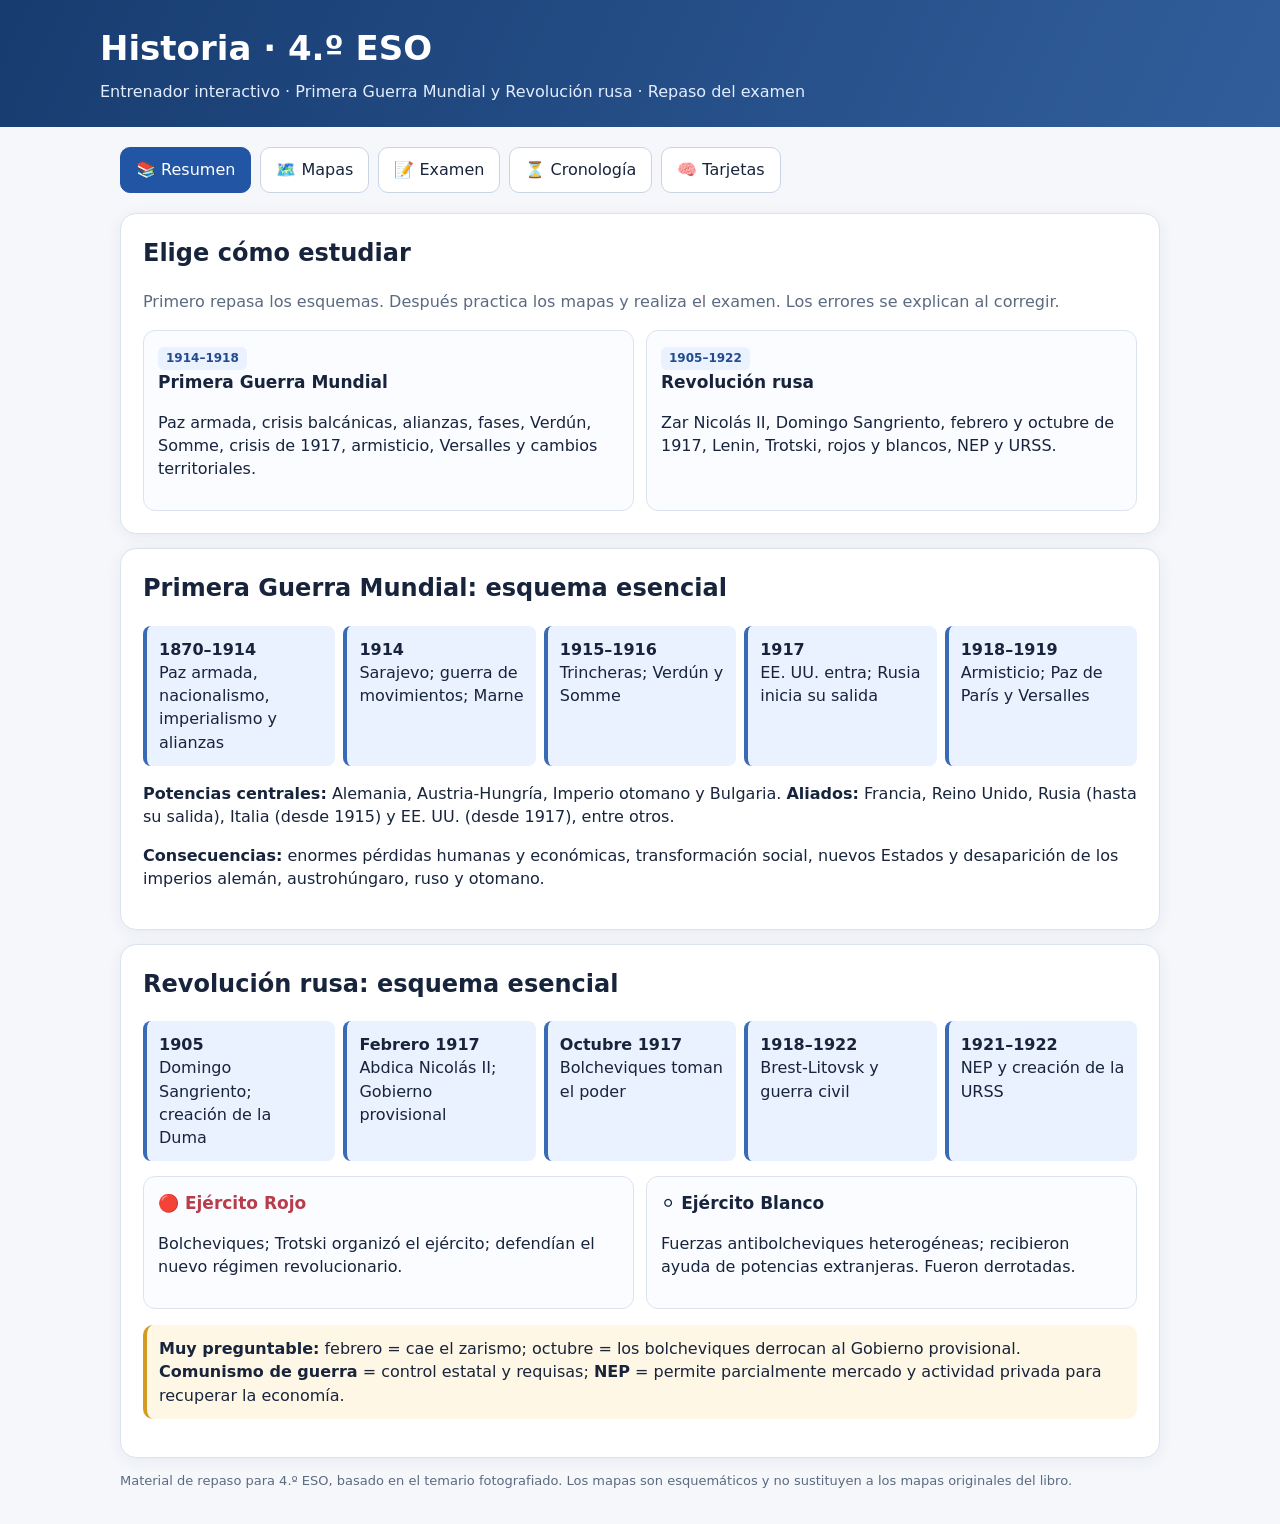
==== index.html @ 55096551 "Add files via upload" ====
<!doctype html><html lang="es"><head><meta charset="utf-8"><meta name="viewport" content="width=device-width,initial-scale=1"><title>Historia 4.º ESO · Entrenador interactivo</title><style>:root{--bg:#f5f7fb;--ink:#17243c;--muted:#5c6a80;--blue:#2255a4;--red:#b83d4a;--green:#16735e;--line:#dce3ef}*{box-sizing:border-box}body{margin:0;background:var(--bg);font:16px/1.45 system-ui,Segoe UI,Arial;color:var(--ink)}header{background:linear-gradient(115deg,#173c70,#315e9b);color:white;padding:24px max(20px,calc((100vw - 1080px)/2))}header h1{margin:0;font-size:clamp(24px,4vw,34px)}header p{margin:7px 0 0;color:#e3edff}.wrap{max-width:1080px;margin:auto;padding:20px}nav{display:flex;gap:9px;flex-wrap:wrap;margin-bottom:20px}button{cursor:pointer;font:inherit;border:1px solid #c9d4e5;border-radius:10px;background:white;padding:10px 15px;color:var(--ink)}button:hover{border-color:var(--blue)}button.active,.primary{background:var(--blue);color:white;border-color:var(--blue)}button:disabled{opacity:.5;cursor:not-allowed}.panel{background:white;border:1px solid var(--line);border-radius:16px;padding:22px;margin:14px 0;box-shadow:0 3px 15px #142d5610}.panel h2{margin-top:0}.sub{color:var(--muted)}.grid{display:grid;grid-template-columns:repeat(auto-fit,minmax(240px,1fr));gap:12px}.card{border:1px solid var(--line);border-radius:12px;padding:14px;background:#fbfcff}.card h3{margin:0 0 8px;font-size:17px}.tag{display:inline-block;background:#eaf1ff;color:#224b8e;padding:3px 8px;border-radius:6px;font-size:12px;font-weight:700}.timeline{display:flex;flex-wrap:wrap;gap:8px}.event{flex:1 1 140px;background:#eaf1ff;border-left:4px solid #396ab6;padding:12px;border-radius:8px}.event b{display:block}.question{border-top:1px solid var(--line);padding:18px 0}.question:first-child{border-top:0}.option{display:block;width:100%;text-align:left;margin:7px 0;background:#f9fbfe}.option.selected{background:#e6efff;border-color:#3766b1}.option.correct{background:#e4f7ed;border-color:#16855e}.option.wrong{background:#ffebeb;border-color:#c6424b}.feedback{margin-top:10px;border-left:4px solid #1b8a6b;padding:9px 12px;background:#effaf5}.feedback.bad{border-color:#c6424b;background:#fff1f1}.progress{height:10px;background:#e5eaf3;border-radius:20px;overflow:hidden}.progress span{display:block;height:100%;background:#23836e;transition:width .2s}.map{width:100%;height:auto;background:#e8f2fa;border-radius:12px;border:1px solid #d7e4ed}.map text{font:700 15px system-ui;fill:#17304c;pointer-events:none}.map .small{font-size:11px}.map [data-id]{cursor:pointer;stroke:#fff;stroke-width:2}.map [data-id]:hover{filter:brightness(.91);stroke:#263f5f;stroke-width:3}.map .selected-region{stroke:#f0b42a;stroke-width:5}.legend{display:flex;gap:12px;flex-wrap:wrap;margin:12px 0;font-size:14px}.dot{display:inline-block;width:13px;height:13px;border-radius:3px;margin-right:5px}.note{padding:12px;border-radius:10px;background:#fff7e5;border-left:4px solid #d49a21}.hidden{display:none!important}.actions{display:flex;flex-wrap:wrap;gap:8px;margin-top:16px}.big{font-size:30px;font-weight:800}.flash{min-height:180px;display:grid;place-items:center;text-align:center;background:#f1f5fc;border:2px dashed #9bb3d6;border-radius:14px;padding:25px;cursor:pointer;font-size:23px;font-weight:650}.flash.answer{background:#eaf7f1;border-color:#68b598;font-size:19px}.smallprint{font-size:13px;color:var(--muted)}@media print{nav,.actions,button{display:none!important}body{background:white}.panel{box-shadow:none;break-inside:avoid}}</style></head><body><header><h1>Historia · 4.º ESO</h1><p>Entrenador interactivo · Primera Guerra Mundial y Revolución rusa · Repaso del examen</p></header><main class="wrap"><nav id="tabs"><button data-tab="inicio" class="active">📚 Resumen</button><button data-tab="mapas">🗺️ Mapas</button><button data-tab="quiz">📝 Examen</button><button data-tab="cronologia">⏳ Cronología</button><button data-tab="tarjetas">🧠 Tarjetas</button></nav><section id="inicio"><div class="panel"><h2>Elige cómo estudiar</h2><p class="sub">Primero repasa los esquemas. Después practica los mapas y realiza el examen. Los errores se explican al corregir.</p><div class="grid"><div class="card"><span class="tag">1914–1918</span><h3>Primera Guerra Mundial</h3><p>Paz armada, crisis balcánicas, alianzas, fases, Verdún, Somme, crisis de 1917, armisticio, Versalles y cambios territoriales.</p></div><div class="card"><span class="tag">1905–1922</span><h3>Revolución rusa</h3><p>Zar Nicolás II, Domingo Sangriento, febrero y octubre de 1917, Lenin, Trotski, rojos y blancos, NEP y URSS.</p></div></div></div><div class="panel"><h2>Primera Guerra Mundial: esquema esencial</h2><div class="timeline"><div class="event"><b>1870–1914</b>Paz armada, nacionalismo, imperialismo y alianzas</div><div class="event"><b>1914</b>Sarajevo; guerra de movimientos; Marne</div><div class="event"><b>1915–1916</b>Trincheras; Verdún y Somme</div><div class="event"><b>1917</b>EE. UU. entra; Rusia inicia su salida</div><div class="event"><b>1918–1919</b>Armisticio; Paz de París y Versalles</div></div><p><b>Potencias centrales:</b> Alemania, Austria-Hungría, Imperio otomano y Bulgaria. <b>Aliados:</b> Francia, Reino Unido, Rusia (hasta su salida), Italia (desde 1915) y EE. UU. (desde 1917), entre otros.</p><p><b>Consecuencias:</b> enormes pérdidas humanas y económicas, transformación social, nuevos Estados y desaparición de los imperios alemán, austrohúngaro, ruso y otomano.</p></div><div class="panel"><h2>Revolución rusa: esquema esencial</h2><div class="timeline"><div class="event"><b>1905</b>Domingo Sangriento; creación de la Duma</div><div class="event"><b>Febrero 1917</b>Abdica Nicolás II; Gobierno provisional</div><div class="event"><b>Octubre 1917</b>Bolcheviques toman el poder</div><div class="event"><b>1918–1922</b>Brest-Litovsk y guerra civil</div><div class="event"><b>1921–1922</b>NEP y creación de la URSS</div></div><div class="grid" style="margin-top:15px"><div class="card"><h3 style="color:#b83d4a">🔴 Ejército Rojo</h3><p>Bolcheviques; Trotski organizó el ejército; defendían el nuevo régimen revolucionario.</p></div><div class="card"><h3>⚪ Ejército Blanco</h3><p>Fuerzas antibolcheviques heterogéneas; recibieron ayuda de potencias extranjeras. Fueron derrotadas.</p></div></div><p class="note"><b>Muy preguntable:</b> febrero = cae el zarismo; octubre = los bolcheviques derrocan al Gobierno provisional. <b>Comunismo de guerra</b> = control estatal y requisas; <b>NEP</b> = permite parcialmente mercado y actividad privada para recuperar la economía.</p></div></section><section id="mapas" class="hidden"><div class="panel"><h2>Mapa 1 · Bandos y frentes de la Gran Guerra</h2><p class="sub">Esquema geográfico didáctico, NO mapa a escala. Pulsa las zonas para identificar países y su papel.</p><svg class="map" viewBox="0 0 780 400" role="img" aria-label="Esquema interactivo de países europeos durante la Primera Guerra Mundial"><rect width="780" height="400" fill="#e8f3fb"/><path data-id="reino" fill="#4d89c5" d="M60 70 L168 62 185 122 158 185 70 180 48 135Z"/><path data-id="francia" fill="#4d89c5" d="M180 195 L305 182 336 286 260 346 166 306Z"/><path data-id="alemania" fill="#e7a450" d="M323 120 L465 115 485 234 375 270 310 220Z"/><path data-id="austria" fill="#e7a450" d="M420 268 L585 245 622 335 478 355 395 315Z"/><path data-id="rusia" fill="#4d89c5" d="M490 35 L760 22 757 234 620 248 490 204Z"/><path data-id="italia" fill="#4d89c5" d="M310 287 L370 295 390 370 366 389 335 338Z"/><text x="83" y="123">R. UNIDO</text><text x="204" y="259">FRANCIA</text><text x="345" y="182">ALEMANIA</text><text x="439" y="305">AUST.-HUNGRÍA</text><text x="590" y="125">RUSIA</text><text x="322" y="317" class="small">ITALIA</text><path d="M313 230 L335 230" stroke="#c12f3f" stroke-width="5"/><path d="M485 160 L505 160" stroke="#c12f3f" stroke-width="5"/><text x="218" y="160" class="small">Frente occidental →</text><text x="508" y="265" class="small">← Frente oriental</text></svg><div class="legend"><span><i class="dot" style="background:#4d89c5"></i>Aliados (Italia desde 1915)</span><span><i class="dot" style="background:#e7a450"></i>Potencias centrales</span></div><div id="mapinfo" class="note">Selecciona un país del esquema para descubrir su papel.</div><div class="actions"><button class="primary" onclick="go('quiz')">Practicar preguntas de mapas</button></div></div><div class="panel"><h2>Mapa 2 · Europa tras 1919: ¿qué cambia?</h2><p>Compara los cuatro grandes imperios antes y después de la guerra. Pulsa cada tarjeta.</p><div class="grid" id="empireCards"></div><p class="note"><b>Claves para interpretar el mapa de 1919:</b> Alsacia y Lorena vuelven a Francia; reaparece Polonia; nacen Checoslovaquia y Yugoslavia; se independizan Finlandia, Estonia, Letonia y Lituania. El Imperio otomano se desintegra. No todos estos cambios proceden exclusivamente del Tratado de Versalles: hubo varios tratados de paz.</p></div><div class="panel"><h2>Mapa 3 · Rusia y Brest-Litovsk (1918)</h2><p>Rusia sale de la guerra tras la Revolución bolchevique y acepta importantes pérdidas territoriales. En el mapa del libro (p. 147), localiza <b>Finlandia, Estonia, Letonia, Lituania, Polonia y Ucrania</b>.</p><p class="note"><b>Pregunta típica:</b> «¿Por qué se modifican las fronteras rusas?» → Porque Lenin negoció la paz con las potencias centrales para salir de la Primera Guerra Mundial, firmando Brest-Litovsk en marzo de 1918. Algunas pérdidas y posteriores independencias tuvieron evoluciones diferentes.</p></div></section><section id="quiz" class="hidden"><div class="panel"><h2>Examen interactivo</h2><p class="sub">20 preguntas de selección múltiple, incluidas preguntas de interpretación de mapas. Se mezclan al iniciar un nuevo intento.</p><div class="actions" style="margin-bottom:12px"><button id="all" class="active" onclick="setMode('all')">Todo el temario</button><button id="war" onclick="setMode('war')">Gran Guerra</button><button id="russia" onclick="setMode('russia')">Rusia</button><button id="map" onclick="setMode('map')">Solo mapas</button></div><div class="progress"><span id="bar" style="width:0"></span></div><p id="count" class="smallprint"></p><div id="questions"></div><div class="actions"><button class="primary" id="grade" onclick="grade()">Corregir examen</button><button onclick="newQuiz()">Nuevo intento ↻</button></div><div id="result"></div></div></section><section id="cronologia" class="hidden"><div class="panel"><h2>Ordena los acontecimientos</h2><p class="sub">Utiliza las flechas para ordenar del más antiguo al más reciente.</p><div id="orderList"></div><div class="actions"><button class="primary" onclick="checkOrder()">Comprobar orden</button><button onclick="resetOrder()">Mezclar de nuevo</button></div><div id="orderFeedback"></div></div></section><section id="tarjetas" class="hidden"><div class="panel"><h2>Tarjetas de memoria</h2><p class="sub">Intenta responder en voz alta. Haz clic en la tarjeta para ver la respuesta.</p><p id="flashCount" class="smallprint"></p><div id="flash" class="flash" tabindex="0" role="button" onclick="flip()" onkeydown="if(event.key==='Enter')flip()"></div><div class="actions"><button onclick="prevCard()">← Anterior</button><button class="primary" onclick="flip()">Mostrar / ocultar respuesta</button><button onclick="nextCard()">Siguiente →</button></div></div></section><p class="smallprint">Material de repaso para 4.º ESO, basado en el temario fotografiado. Los mapas son esquemáticos y no sustituyen a los mapas originales del libro.</p></main><script>
const tabs=[...document.querySelectorAll('nav button')];function go(id){document.querySelectorAll('main section').forEach(s=>s.classList.toggle('hidden',s.id!==id));tabs.forEach(b=>b.classList.toggle('active',b.dataset.tab===id));window.scrollTo(0,0)}tabs.forEach(b=>b.onclick=()=>go(b.dataset.tab));
const mapdata={reino:['Reino Unido','Aliado desde 1914. Su marina fue fundamental para el bloqueo naval a Alemania.'],francia:['Francia','Aliada desde 1914. Frente occidental: Marne, Verdún y Somme.'],alemania:['Alemania','Potencia central. Combatió en dos frentes: occidental contra Francia y oriental contra Rusia.'],austria:['Austria-Hungría','Potencia central. Su conflicto con Serbia desencadenó la crisis de julio de 1914.'],rusia:['Rusia','Aliada hasta su salida del conflicto; revolución en 1917 y paz de Brest-Litovsk en 1918.'],italia:['Italia','Aunque pertenecía a la Triple Alianza antes de la guerra, entró en 1915 del lado aliado.']};document.querySelectorAll('[data-id]').forEach(el=>el.addEventListener('click',()=>{document.querySelectorAll('[data-id]').forEach(e=>e.classList.remove('selected-region'));el.classList.add('selected-region');let x=mapdata[el.dataset.id];document.getElementById('mapinfo').innerHTML='<b>'+x[0]+'</b>: '+x[1]}));
const empires=[['Imperio alemán','Cae la monarquía; Alemania pierde territorios y colonias. Alsacia-Lorena vuelve a Francia.'],['Imperio austrohúngaro','Se fragmenta. Aparecen Austria, Hungría y Checoslovaquia; territorios pasan a Yugoslavia y otros Estados.'],['Imperio ruso','Revoluciones de 1917; independencia de Finlandia y países bálticos; cambios fronterizos y guerra civil.'],['Imperio otomano','Se desintegra. Se consolida Turquía; antiguos territorios árabes pasan a mandatos y otros arreglos.']];document.getElementById('empireCards').innerHTML=empires.map((x,i)=>`<button class="card" style="text-align:left" onclick="this.innerHTML='<h3>${x[0]}</h3><p>${x[1]}</p>'"><h3>${x[0]}</h3><p>Haz clic para descubrir los cambios →</p></button>`).join('');
const bank=[
['war','¿Qué hecho desencadenó la Primera Guerra Mundial?',['El asesinato del archiduque Francisco Fernando en Sarajevo','La caída del zar','La firma del Tratado de Versalles'],0,'El atentado de Sarajevo (28 de junio de 1914) desencadenó la crisis diplomática que llevó a la guerra.'],
['war','¿Qué factores explican la paz armada?',['Desarme y cooperación general','Nacionalismo, imperialismo, militarismo y alianzas','Solo la Revolución rusa'],1,'Las rivalidades imperialistas y nacionalistas, la carrera armamentística y los bloques aumentaron la tensión.'],
['war','¿Qué países formaban la Triple Entente antes de 1914?',['Alemania, Italia y Austria-Hungría','Francia, Reino Unido y Rusia','Rusia, Bulgaria y Turquía'],1,'Francia, Reino Unido y Rusia constituían la Triple Entente.'],
['war','¿Qué buscaba el Plan Schlieffen?',['Derrotar rápidamente a Francia para evitar una larga guerra en dos frentes','Conquistar Rusia desde el mar','Defender Italia'],0,'Alemania buscaba vencer primero a Francia y después concentrarse en Rusia.'],
['war','¿Qué batalla frenó el avance alemán hacia París en 1914?',['Verdún','Marne','Jutlandia'],1,'La primera batalla del Marne frenó la ofensiva alemana en 1914.'],
['war','¿Qué caracteriza la guerra de posiciones (1915–1916)?',['Trincheras, desgaste y escasos avances','Ausencia de víctimas','Solo combates navales'],0,'La guerra quedó estancada en extensas redes de trincheras.'],
['war','¿Qué ocurrió en Verdún en 1916?',['Alemania atacó y Francia resistió con enormes pérdidas','Rusia firmó la paz','Terminó la guerra'],0,'Pétain dirigió la defensa francesa y la batalla simbolizó la guerra de desgaste.'],
['war','¿Qué dos acontecimientos cambiaron la guerra en 1917?',['Entrada de EE. UU. y revoluciones rusas','Creación de la ONU y caída de Berlín','Invasión de Polonia y fin del zarismo'],0,'EE. UU. entró en la guerra; Rusia vivió revoluciones y acabaría abandonando el conflicto.'],
['war','¿Qué se firmó el 11 de noviembre de 1918?',['El armisticio con Alemania','La NEP','La creación de la URSS'],0,'El armisticio de Compiègne detuvo los combates con Alemania.'],
['war','¿Qué tratado impuso condiciones de paz a Alemania en 1919?',['Versalles','Brest-Litovsk','Trianon'],0,'Versalles estableció pérdidas territoriales, restricciones militares y reparaciones para Alemania.'],
['russia','¿Quién era el zar durante la Revolución rusa?',['Alejandro II','Nicolás II','Lenin'],1,'Nicolás II fue el último zar de Rusia.'],
['russia','¿Qué sucedió en el Domingo Sangriento de 1905?',['Represión de manifestantes en San Petersburgo','Victoria del Ejército Rojo','Creación de la URSS'],0,'Las tropas dispararon contra manifestantes, aumentando el rechazo al zarismo.'],
['russia','¿Qué fue la Duma?',['Un parlamento ruso','Un ejército extranjero','Un tratado de paz'],0,'La Duma fue una asamblea representativa creada tras la Revolución de 1905, con poderes limitados.'],
['russia','¿Qué ocurrió en febrero de 1917?',['Abdicó el zar y se formó un Gobierno provisional','Se creó la URSS','Ganaron los blancos'],0,'La revolución de febrero derribó el zarismo.'],
['russia','¿Qué ocurrió en octubre de 1917?',['Los bolcheviques tomaron el poder','Alemania firmó Versalles','Se creó la Triple Entente'],0,'Los bolcheviques dirigidos por Lenin derrocaron al Gobierno provisional.'],
['russia','¿Quién organizó el Ejército Rojo?',['Trotski','Nicolás II','Guillermo II'],0,'Trotski desempeñó un papel fundamental en la organización del Ejército Rojo.'],
['russia','¿Quiénes eran los blancos?',['Fuerzas contrarrevolucionarias antibolcheviques','Los bolcheviques','Los soldados franceses'],0,'Los blancos eran grupos diversos opuestos al régimen bolchevique.'],
['russia','¿Qué fue el comunismo de guerra?',['Política de nacionalizaciones y requisas durante la guerra civil','Libertad económica total','Un tratado con Francia'],0,'El régimen centralizó la economía y requisó alimentos para abastecer a ciudades y ejército.'],
['russia','¿Qué fue la NEP de 1921?',['Una apertura económica parcial para recuperar la producción','La abolición de todo comercio','La entrada de Rusia en la guerra'],0,'Lenin permitió ciertas actividades privadas y comercio, manteniendo el control estatal de sectores clave.'],
['russia','¿Cuándo se creó la URSS?',['1905','1917','1922'],2,'La Unión de Repúblicas Socialistas Soviéticas se creó en 1922.'],
['map','En un mapa de 1914, ¿qué país aparece entre Francia y Rusia y combate en dos frentes?',['Alemania','España','Portugal'],0,'Alemania luchó en el frente occidental y en el oriental.'],
['map','En un mapa de 1919, ¿qué territorio recuperó Francia?',['Alsacia y Lorena','Ucrania','Finlandia'],0,'Alsacia y Lorena regresaron a Francia.'],
['map','¿Cuál de estos imperios NO desapareció al terminar la Gran Guerra?',['Austrohúngaro','Británico','Otomano'],1,'El Imperio británico continuó existiendo.'],
['map','En el mapa europeo posterior a 1919, ¿qué Estado reapareció?',['Polonia','Imperio austrohúngaro','Sacro Imperio'],0,'Polonia recuperó su condición de Estado independiente.'],
['map','¿Qué explica las pérdidas territoriales rusas de 1918?',['Tratado de Brest-Litovsk','Tratado de Versalles con Alemania','Batalla del Somme'],0,'Los bolcheviques firmaron Brest-Litovsk para abandonar la Primera Guerra Mundial.'],
['map','En el mapa de 1914, ¿qué país entra en guerra en 1915 del lado aliado?',['Italia','Alemania','Austria-Hungría'],0,'Italia, antes vinculada a la Triple Alianza, entró en la guerra con los Aliados.'],
['map','¿Qué nuevo Estado agrupó territorios de varios pueblos eslavos del sur?',['Yugoslavia','Alemania','Finlandia'],0,'Yugoslavia surgió al finalizar la guerra, integrando territorios de los eslavos del sur.'],
['map','¿Qué frente se situaba entre Alemania y Rusia?',['Oriental','Occidental','Italiano'],0,'El frente oriental enfrentó principalmente a Alemania y Austria-Hungría con Rusia.']
];let mode='all',current=[],chosen={},graded=false;function shuffle(a){return [...a].sort(()=>Math.random()-.5)}function setMode(m){mode=m;['all','war','russia','map'].forEach(id=>document.getElementById(id).classList.toggle('active',id===m));newQuiz()}function newQuiz(){current=shuffle(bank.filter(q=>mode==='all'||q[0]===mode)).slice(0,mode==='all'?20:mode==='map'?8:10);chosen={};graded=false;document.getElementById('result').innerHTML='';renderQuiz()}function choose(i,j){if(graded)return;chosen[i]=j;renderQuiz()}function renderQuiz(){document.getElementById('bar').style.width=(Object.keys(chosen).length/current.length*100)+'%';document.getElementById('count').textContent=Object.keys(chosen).length+' de '+current.length+' contestadas';document.getElementById('questions').innerHTML=current.map((q,i)=>`<div class="question"><b>${i+1}. ${q[1]}</b>${q[2].map((a,j)=>`<button class="option ${chosen[i]===j?'selected':''} ${graded&&j===q[3]?'correct':''} ${graded&&chosen[i]===j&&j!==q[3]?'wrong':''}" onclick="choose(${i},${j})">${'ABC'[j]}. ${a}</button>`).join('')}${graded?`<div class="feedback ${chosen[i]!==q[3]?'bad':''}">${chosen[i]===q[3]?'✓ Correcto':'✗ Respuesta correcta: '+q[2][q[3]]}. ${q[4]}</div>`:''}</div>`).join('');document.getElementById('grade').disabled=graded}function grade(){graded=true;renderQuiz();let score=current.reduce((s,q,i)=>s+(chosen[i]===q[3]),0);document.getElementById('result').innerHTML=`<div class="panel"><div class="big">${score} / ${current.length}</div><p>${score===current.length?'¡Excelente!':score>=current.length*.75?'Buen trabajo. Revisa los fallos.':'Conviene repasar las explicaciones y repetir el examen.'}</p><p>Has contestado ${Object.keys(chosen).length} preguntas.</p></div>`;document.getElementById('result').scrollIntoView({behavior:'smooth',block:'nearest'})}newQuiz();
const chronology=[['1905','Domingo Sangriento y primera revolución rusa'],['1914','Comienza la Primera Guerra Mundial'],['1916','Batallas de Verdún y Somme'],['Febrero 1917','Abdicación de Nicolás II'],['Octubre 1917','Toma del poder por los bolcheviques'],['Marzo 1918','Tratado de Brest-Litovsk'],['Noviembre 1918','Armisticio con Alemania'],['Junio 1919','Tratado de Versalles'],['1921','Nueva Política Económica (NEP)'],['1922','Creación de la URSS']];let order=[];function resetOrder(){order=shuffle(chronology.map((_,i)=>i));document.getElementById('orderFeedback').innerHTML='';drawOrder()}function move(i,d){let j=i+d;if(j<0||j>=order.length)return;[order[i],order[j]]=[order[j],order[i]];drawOrder()}function drawOrder(){document.getElementById('orderList').innerHTML=order.map((idx,i)=>`<div class="card" style="display:flex;align-items:center;gap:8px;margin:7px 0"><b style="flex:1">${i+1}. ${chronology[idx][1]}</b><button aria-label="Subir" onclick="move(${i},-1)">↑</button><button aria-label="Bajar" onclick="move(${i},1)">↓</button></div>`).join('')}function checkOrder(){let n=order.filter((x,i)=>x===i).length;document.getElementById('orderFeedback').innerHTML=`<div class="feedback">${n} de ${order.length} acontecimientos en su posición correcta.<br>${n===order.length?'¡Perfecto!':'Orden correcto: '+chronology.map(x=>'<b>'+x[0]+'</b>: '+x[1]).join(' → ')}</div>`}resetOrder();
const cards=[['¿Qué fue la paz armada?','Periodo previo a 1914 de tensión internacional, carrera de armamentos y alianzas militares.'],['¿Qué sucedió en Sarajevo?','Asesinato del archiduque Francisco Fernando el 28 de junio de 1914.'],['¿Triple Entente?','Francia, Reino Unido y Rusia.'],['¿Triple Alianza original?','Alemania, Austria-Hungría e Italia (Italia entró en la guerra con los Aliados en 1915).'],['¿Qué ocurrió en Verdún?','En 1916 Alemania lanzó una ofensiva; Francia resistió. Fue una batalla de desgaste.'],['¿Qué sucedió en 1917?','EE. UU. entró en la guerra; Rusia sufrió dos revoluciones y negoció su salida.'],['¿Qué fue el Tratado de Versalles?','Paz de 1919 con Alemania: pérdidas territoriales, restricciones militares y reparaciones.'],['¿Qué fue el Domingo Sangriento?','Represión de una manifestación pacífica en Rusia en 1905.'],['¿Febrero frente a octubre de 1917?','Febrero: cae el zarismo. Octubre: los bolcheviques toman el poder.'],['¿Quién era Lenin?','Principal dirigente bolchevique de la Revolución de octubre de 1917.'],['¿Rojos frente a blancos?','Rojos: bolcheviques y defensores del régimen. Blancos: grupos antibolcheviques.'],['¿Quién era Trotski?','Dirigente bolchevique que organizó el Ejército Rojo.'],['¿Qué fue Brest-Litovsk?','Tratado de 1918 que permitió a Rusia abandonar la Primera Guerra Mundial a costa de grandes cesiones.'],['¿Qué fue la NEP?','Política económica de Lenin desde 1921: permitió comercio y empresas privadas limitadas para reactivar la economía.'],['¿Cuándo se creó la URSS?','En 1922.']];let card=0,face=false;function showCard(){document.getElementById('flashCount').textContent='Tarjeta '+(card+1)+' de '+cards.length;let el=document.getElementById('flash');el.textContent=cards[card][face?1:0];el.classList.toggle('answer',face)}function flip(){face=!face;showCard()}function nextCard(){card=(card+1)%cards.length;face=false;showCard()}function prevCard(){card=(card-1+cards.length)%cards.length;face=false;showCard()}showCard();
</script></body></html>
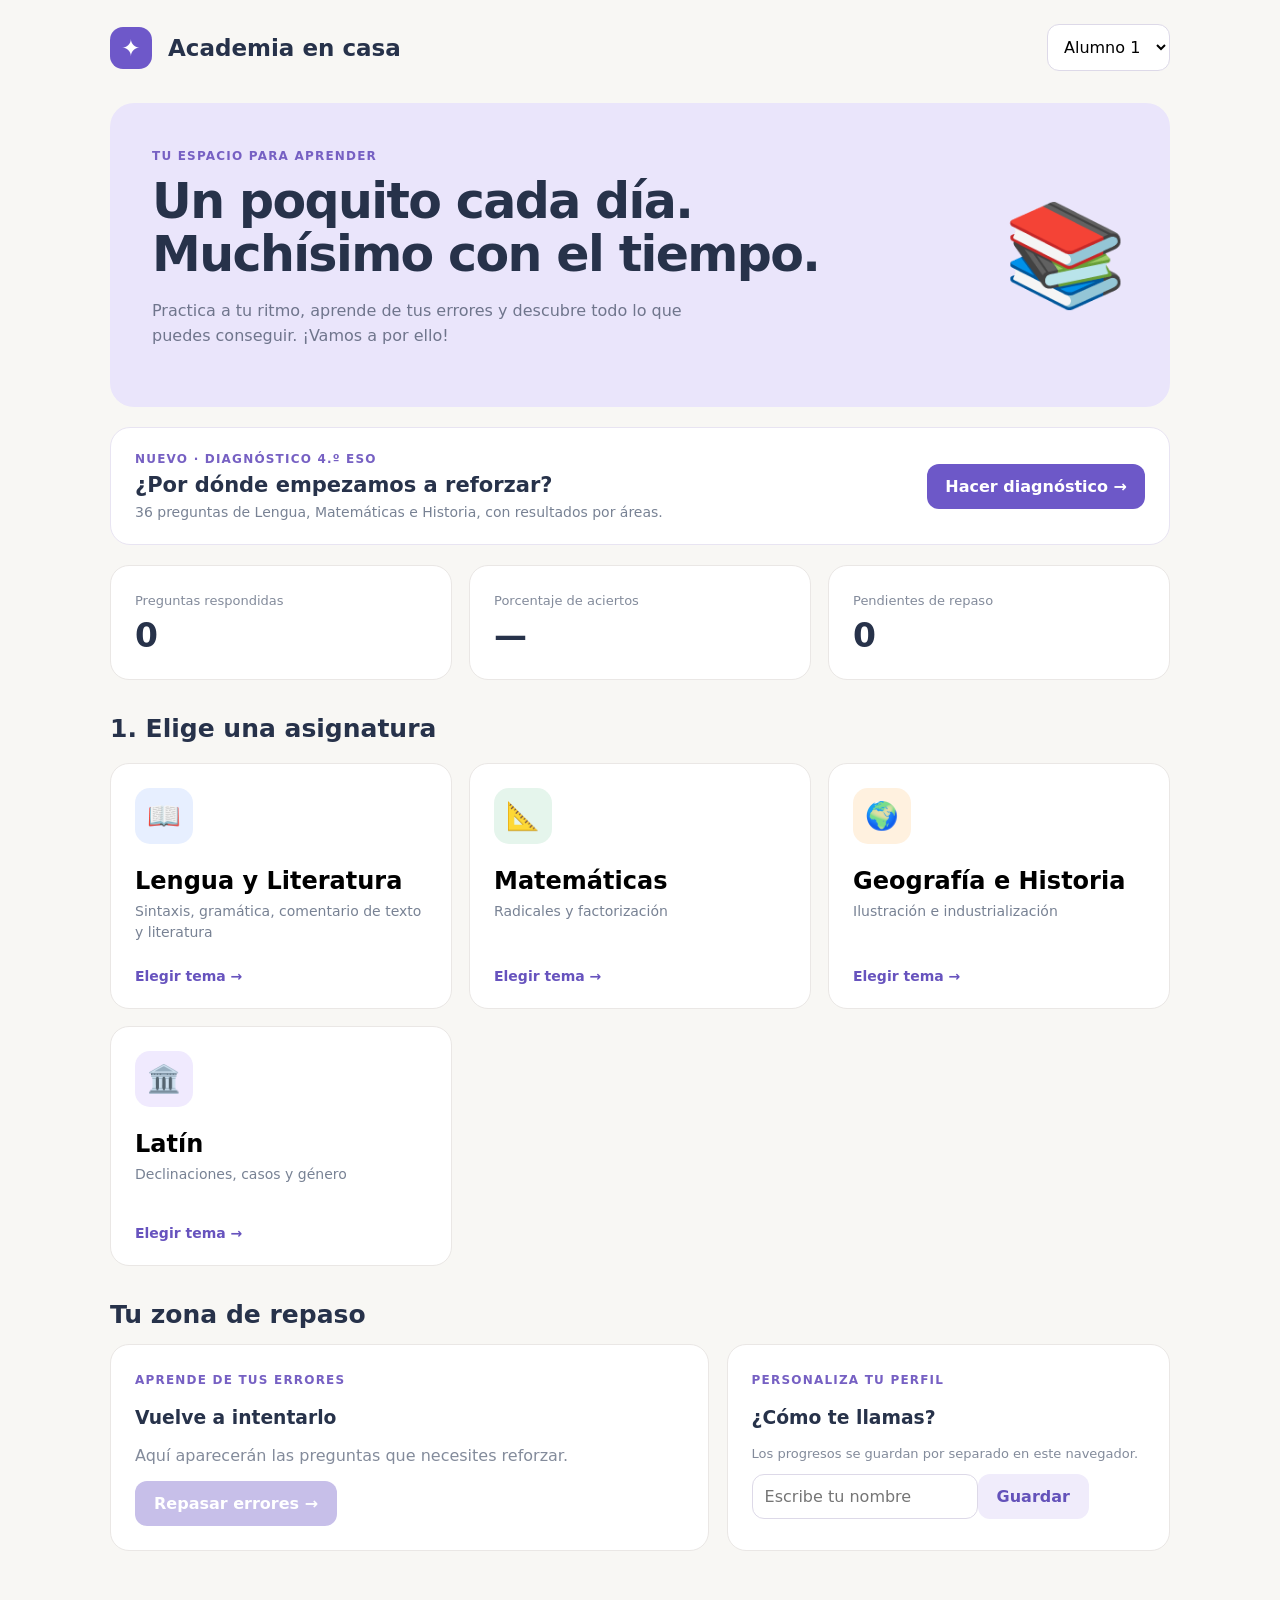
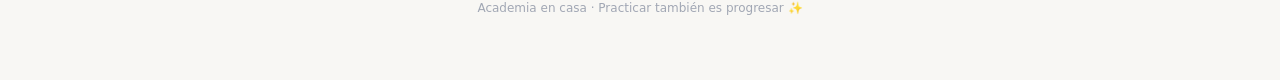
==== commit eb9de244: "Actualiza la Academia de 4.º ESO con asignaturas, diagnóstico corregido y práctica guiada" ====
--- a/index.html
+++ b/index.html
@@ -1,37 +1,26 @@
-<!doctype html><html lang="es"><head><meta charset="utf-8"><meta name="viewport" content="width=device-width,initial-scale=1"><title>Historia 4.º ESO · Entrenador interactivo</title><style>:root{--bg:#f5f7fb;--ink:#17243c;--muted:#5c6a80;--blue:#2255a4;--red:#b83d4a;--green:#16735e;--line:#dce3ef}*{box-sizing:border-box}body{margin:0;background:var(--bg);font:16px/1.45 system-ui,Segoe UI,Arial;color:var(--ink)}header{background:linear-gradient(115deg,#173c70,#315e9b);color:white;padding:24px max(20px,calc((100vw - 1080px)/2))}header h1{margin:0;font-size:clamp(24px,4vw,34px)}header p{margin:7px 0 0;color:#e3edff}.wrap{max-width:1080px;margin:auto;padding:20px}nav{display:flex;gap:9px;flex-wrap:wrap;margin-bottom:20px}button{cursor:pointer;font:inherit;border:1px solid #c9d4e5;border-radius:10px;background:white;padding:10px 15px;color:var(--ink)}button:hover{border-color:var(--blue)}button.active,.primary{background:var(--blue);color:white;border-color:var(--blue)}button:disabled{opacity:.5;cursor:not-allowed}.panel{background:white;border:1px solid var(--line);border-radius:16px;padding:22px;margin:14px 0;box-shadow:0 3px 15px #142d5610}.panel h2{margin-top:0}.sub{color:var(--muted)}.grid{display:grid;grid-template-columns:repeat(auto-fit,minmax(240px,1fr));gap:12px}.card{border:1px solid var(--line);border-radius:12px;padding:14px;background:#fbfcff}.card h3{margin:0 0 8px;font-size:17px}.tag{display:inline-block;background:#eaf1ff;color:#224b8e;padding:3px 8px;border-radius:6px;font-size:12px;font-weight:700}.timeline{display:flex;flex-wrap:wrap;gap:8px}.event{flex:1 1 140px;background:#eaf1ff;border-left:4px solid #396ab6;padding:12px;border-radius:8px}.event b{display:block}.question{border-top:1px solid var(--line);padding:18px 0}.question:first-child{border-top:0}.option{display:block;width:100%;text-align:left;margin:7px 0;background:#f9fbfe}.option.selected{background:#e6efff;border-color:#3766b1}.option.correct{background:#e4f7ed;border-color:#16855e}.option.wrong{background:#ffebeb;border-color:#c6424b}.feedback{margin-top:10px;border-left:4px solid #1b8a6b;padding:9px 12px;background:#effaf5}.feedback.bad{border-color:#c6424b;background:#fff1f1}.progress{height:10px;background:#e5eaf3;border-radius:20px;overflow:hidden}.progress span{display:block;height:100%;background:#23836e;transition:width .2s}.map{width:100%;height:auto;background:#e8f2fa;border-radius:12px;border:1px solid #d7e4ed}.map text{font:700 15px system-ui;fill:#17304c;pointer-events:none}.map .small{font-size:11px}.map [data-id]{cursor:pointer;stroke:#fff;stroke-width:2}.map [data-id]:hover{filter:brightness(.91);stroke:#263f5f;stroke-width:3}.map .selected-region{stroke:#f0b42a;stroke-width:5}.legend{display:flex;gap:12px;flex-wrap:wrap;margin:12px 0;font-size:14px}.dot{display:inline-block;width:13px;height:13px;border-radius:3px;margin-right:5px}.note{padding:12px;border-radius:10px;background:#fff7e5;border-left:4px solid #d49a21}.hidden{display:none!important}.actions{display:flex;flex-wrap:wrap;gap:8px;margin-top:16px}.big{font-size:30px;font-weight:800}.flash{min-height:180px;display:grid;place-items:center;text-align:center;background:#f1f5fc;border:2px dashed #9bb3d6;border-radius:14px;padding:25px;cursor:pointer;font-size:23px;font-weight:650}.flash.answer{background:#eaf7f1;border-color:#68b598;font-size:19px}.smallprint{font-size:13px;color:var(--muted)}@media print{nav,.actions,button{display:none!important}body{background:white}.panel{box-shadow:none;break-inside:avoid}}</style></head><body><header><h1>Historia · 4.º ESO</h1><p>Entrenador interactivo · Primera Guerra Mundial y Revolución rusa · Repaso del examen</p></header><main class="wrap"><nav id="tabs"><button data-tab="inicio" class="active">📚 Resumen</button><button data-tab="mapas">🗺️ Mapas</button><button data-tab="quiz">📝 Examen</button><button data-tab="cronologia">⏳ Cronología</button><button data-tab="tarjetas">🧠 Tarjetas</button></nav><section id="inicio"><div class="panel"><h2>Elige cómo estudiar</h2><p class="sub">Primero repasa los esquemas. Después practica los mapas y realiza el examen. Los errores se explican al corregir.</p><div class="grid"><div class="card"><span class="tag">1914–1918</span><h3>Primera Guerra Mundial</h3><p>Paz armada, crisis balcánicas, alianzas, fases, Verdún, Somme, crisis de 1917, armisticio, Versalles y cambios territoriales.</p></div><div class="card"><span class="tag">1905–1922</span><h3>Revolución rusa</h3><p>Zar Nicolás II, Domingo Sangriento, febrero y octubre de 1917, Lenin, Trotski, rojos y blancos, NEP y URSS.</p></div></div></div><div class="panel"><h2>Primera Guerra Mundial: esquema esencial</h2><div class="timeline"><div class="event"><b>1870–1914</b>Paz armada, nacionalismo, imperialismo y alianzas</div><div class="event"><b>1914</b>Sarajevo; guerra de movimientos; Marne</div><div class="event"><b>1915–1916</b>Trincheras; Verdún y Somme</div><div class="event"><b>1917</b>EE. UU. entra; Rusia inicia su salida</div><div class="event"><b>1918–1919</b>Armisticio; Paz de París y Versalles</div></div><p><b>Potencias centrales:</b> Alemania, Austria-Hungría, Imperio otomano y Bulgaria. <b>Aliados:</b> Francia, Reino Unido, Rusia (hasta su salida), Italia (desde 1915) y EE. UU. (desde 1917), entre otros.</p><p><b>Consecuencias:</b> enormes pérdidas humanas y económicas, transformación social, nuevos Estados y desaparición de los imperios alemán, austrohúngaro, ruso y otomano.</p></div><div class="panel"><h2>Revolución rusa: esquema esencial</h2><div class="timeline"><div class="event"><b>1905</b>Domingo Sangriento; creación de la Duma</div><div class="event"><b>Febrero 1917</b>Abdica Nicolás II; Gobierno provisional</div><div class="event"><b>Octubre 1917</b>Bolcheviques toman el poder</div><div class="event"><b>1918–1922</b>Brest-Litovsk y guerra civil</div><div class="event"><b>1921–1922</b>NEP y creación de la URSS</div></div><div class="grid" style="margin-top:15px"><div class="card"><h3 style="color:#b83d4a">🔴 Ejército Rojo</h3><p>Bolcheviques; Trotski organizó el ejército; defendían el nuevo régimen revolucionario.</p></div><div class="card"><h3>⚪ Ejército Blanco</h3><p>Fuerzas antibolcheviques heterogéneas; recibieron ayuda de potencias extranjeras. Fueron derrotadas.</p></div></div><p class="note"><b>Muy preguntable:</b> febrero = cae el zarismo; octubre = los bolcheviques derrocan al Gobierno provisional. <b>Comunismo de guerra</b> = control estatal y requisas; <b>NEP</b> = permite parcialmente mercado y actividad privada para recuperar la economía.</p></div></section><section id="mapas" class="hidden"><div class="panel"><h2>Mapa 1 · Bandos y frentes de la Gran Guerra</h2><p class="sub">Esquema geográfico didáctico, NO mapa a escala. Pulsa las zonas para identificar países y su papel.</p><svg class="map" viewBox="0 0 780 400" role="img" aria-label="Esquema interactivo de países europeos durante la Primera Guerra Mundial"><rect width="780" height="400" fill="#e8f3fb"/><path data-id="reino" fill="#4d89c5" d="M60 70 L168 62 185 122 158 185 70 180 48 135Z"/><path data-id="francia" fill="#4d89c5" d="M180 195 L305 182 336 286 260 346 166 306Z"/><path data-id="alemania" fill="#e7a450" d="M323 120 L465 115 485 234 375 270 310 220Z"/><path data-id="austria" fill="#e7a450" d="M420 268 L585 245 622 335 478 355 395 315Z"/><path data-id="rusia" fill="#4d89c5" d="M490 35 L760 22 757 234 620 248 490 204Z"/><path data-id="italia" fill="#4d89c5" d="M310 287 L370 295 390 370 366 389 335 338Z"/><text x="83" y="123">R. UNIDO</text><text x="204" y="259">FRANCIA</text><text x="345" y="182">ALEMANIA</text><text x="439" y="305">AUST.-HUNGRÍA</text><text x="590" y="125">RUSIA</text><text x="322" y="317" class="small">ITALIA</text><path d="M313 230 L335 230" stroke="#c12f3f" stroke-width="5"/><path d="M485 160 L505 160" stroke="#c12f3f" stroke-width="5"/><text x="218" y="160" class="small">Frente occidental →</text><text x="508" y="265" class="small">← Frente oriental</text></svg><div class="legend"><span><i class="dot" style="background:#4d89c5"></i>Aliados (Italia desde 1915)</span><span><i class="dot" style="background:#e7a450"></i>Potencias centrales</span></div><div id="mapinfo" class="note">Selecciona un país del esquema para descubrir su papel.</div><div class="actions"><button class="primary" onclick="go('quiz')">Practicar preguntas de mapas</button></div></div><div class="panel"><h2>Mapa 2 · Europa tras 1919: ¿qué cambia?</h2><p>Compara los cuatro grandes imperios antes y después de la guerra. Pulsa cada tarjeta.</p><div class="grid" id="empireCards"></div><p class="note"><b>Claves para interpretar el mapa de 1919:</b> Alsacia y Lorena vuelven a Francia; reaparece Polonia; nacen Checoslovaquia y Yugoslavia; se independizan Finlandia, Estonia, Letonia y Lituania. El Imperio otomano se desintegra. No todos estos cambios proceden exclusivamente del Tratado de Versalles: hubo varios tratados de paz.</p></div><div class="panel"><h2>Mapa 3 · Rusia y Brest-Litovsk (1918)</h2><p>Rusia sale de la guerra tras la Revolución bolchevique y acepta importantes pérdidas territoriales. En el mapa del libro (p. 147), localiza <b>Finlandia, Estonia, Letonia, Lituania, Polonia y Ucrania</b>.</p><p class="note"><b>Pregunta típica:</b> «¿Por qué se modifican las fronteras rusas?» → Porque Lenin negoció la paz con las potencias centrales para salir de la Primera Guerra Mundial, firmando Brest-Litovsk en marzo de 1918. Algunas pérdidas y posteriores independencias tuvieron evoluciones diferentes.</p></div></section><section id="quiz" class="hidden"><div class="panel"><h2>Examen interactivo</h2><p class="sub">20 preguntas de selección múltiple, incluidas preguntas de interpretación de mapas. Se mezclan al iniciar un nuevo intento.</p><div class="actions" style="margin-bottom:12px"><button id="all" class="active" onclick="setMode('all')">Todo el temario</button><button id="war" onclick="setMode('war')">Gran Guerra</button><button id="russia" onclick="setMode('russia')">Rusia</button><button id="map" onclick="setMode('map')">Solo mapas</button></div><div class="progress"><span id="bar" style="width:0"></span></div><p id="count" class="smallprint"></p><div id="questions"></div><div class="actions"><button class="primary" id="grade" onclick="grade()">Corregir examen</button><button onclick="newQuiz()">Nuevo intento ↻</button></div><div id="result"></div></div></section><section id="cronologia" class="hidden"><div class="panel"><h2>Ordena los acontecimientos</h2><p class="sub">Utiliza las flechas para ordenar del más antiguo al más reciente.</p><div id="orderList"></div><div class="actions"><button class="primary" onclick="checkOrder()">Comprobar orden</button><button onclick="resetOrder()">Mezclar de nuevo</button></div><div id="orderFeedback"></div></div></section><section id="tarjetas" class="hidden"><div class="panel"><h2>Tarjetas de memoria</h2><p class="sub">Intenta responder en voz alta. Haz clic en la tarjeta para ver la respuesta.</p><p id="flashCount" class="smallprint"></p><div id="flash" class="flash" tabindex="0" role="button" onclick="flip()" onkeydown="if(event.key==='Enter')flip()"></div><div class="actions"><button onclick="prevCard()">← Anterior</button><button class="primary" onclick="flip()">Mostrar / ocultar respuesta</button><button onclick="nextCard()">Siguiente →</button></div></div></section><p class="smallprint">Material de repaso para 4.º ESO, basado en el temario fotografiado. Los mapas son esquemáticos y no sustituyen a los mapas originales del libro.</p></main><script>
-const tabs=[...document.querySelectorAll('nav button')];function go(id){document.querySelectorAll('main section').forEach(s=>s.classList.toggle('hidden',s.id!==id));tabs.forEach(b=>b.classList.toggle('active',b.dataset.tab===id));window.scrollTo(0,0)}tabs.forEach(b=>b.onclick=()=>go(b.dataset.tab));
-const mapdata={reino:['Reino Unido','Aliado desde 1914. Su marina fue fundamental para el bloqueo naval a Alemania.'],francia:['Francia','Aliada desde 1914. Frente occidental: Marne, Verdún y Somme.'],alemania:['Alemania','Potencia central. Combatió en dos frentes: occidental contra Francia y oriental contra Rusia.'],austria:['Austria-Hungría','Potencia central. Su conflicto con Serbia desencadenó la crisis de julio de 1914.'],rusia:['Rusia','Aliada hasta su salida del conflicto; revolución en 1917 y paz de Brest-Litovsk en 1918.'],italia:['Italia','Aunque pertenecía a la Triple Alianza antes de la guerra, entró en 1915 del lado aliado.']};document.querySelectorAll('[data-id]').forEach(el=>el.addEventListener('click',()=>{document.querySelectorAll('[data-id]').forEach(e=>e.classList.remove('selected-region'));el.classList.add('selected-region');let x=mapdata[el.dataset.id];document.getElementById('mapinfo').innerHTML='<b>'+x[0]+'</b>: '+x[1]}));
-const empires=[['Imperio alemán','Cae la monarquía; Alemania pierde territorios y colonias. Alsacia-Lorena vuelve a Francia.'],['Imperio austrohúngaro','Se fragmenta. Aparecen Austria, Hungría y Checoslovaquia; territorios pasan a Yugoslavia y otros Estados.'],['Imperio ruso','Revoluciones de 1917; independencia de Finlandia y países bálticos; cambios fronterizos y guerra civil.'],['Imperio otomano','Se desintegra. Se consolida Turquía; antiguos territorios árabes pasan a mandatos y otros arreglos.']];document.getElementById('empireCards').innerHTML=empires.map((x,i)=>`<button class="card" style="text-align:left" onclick="this.innerHTML='<h3>${x[0]}</h3><p>${x[1]}</p>'"><h3>${x[0]}</h3><p>Haz clic para descubrir los cambios →</p></button>`).join('');
-const bank=[
-['war','¿Qué hecho desencadenó la Primera Guerra Mundial?',['El asesinato del archiduque Francisco Fernando en Sarajevo','La caída del zar','La firma del Tratado de Versalles'],0,'El atentado de Sarajevo (28 de junio de 1914) desencadenó la crisis diplomática que llevó a la guerra.'],
-['war','¿Qué factores explican la paz armada?',['Desarme y cooperación general','Nacionalismo, imperialismo, militarismo y alianzas','Solo la Revolución rusa'],1,'Las rivalidades imperialistas y nacionalistas, la carrera armamentística y los bloques aumentaron la tensión.'],
-['war','¿Qué países formaban la Triple Entente antes de 1914?',['Alemania, Italia y Austria-Hungría','Francia, Reino Unido y Rusia','Rusia, Bulgaria y Turquía'],1,'Francia, Reino Unido y Rusia constituían la Triple Entente.'],
-['war','¿Qué buscaba el Plan Schlieffen?',['Derrotar rápidamente a Francia para evitar una larga guerra en dos frentes','Conquistar Rusia desde el mar','Defender Italia'],0,'Alemania buscaba vencer primero a Francia y después concentrarse en Rusia.'],
-['war','¿Qué batalla frenó el avance alemán hacia París en 1914?',['Verdún','Marne','Jutlandia'],1,'La primera batalla del Marne frenó la ofensiva alemana en 1914.'],
-['war','¿Qué caracteriza la guerra de posiciones (1915–1916)?',['Trincheras, desgaste y escasos avances','Ausencia de víctimas','Solo combates navales'],0,'La guerra quedó estancada en extensas redes de trincheras.'],
-['war','¿Qué ocurrió en Verdún en 1916?',['Alemania atacó y Francia resistió con enormes pérdidas','Rusia firmó la paz','Terminó la guerra'],0,'Pétain dirigió la defensa francesa y la batalla simbolizó la guerra de desgaste.'],
-['war','¿Qué dos acontecimientos cambiaron la guerra en 1917?',['Entrada de EE. UU. y revoluciones rusas','Creación de la ONU y caída de Berlín','Invasión de Polonia y fin del zarismo'],0,'EE. UU. entró en la guerra; Rusia vivió revoluciones y acabaría abandonando el conflicto.'],
-['war','¿Qué se firmó el 11 de noviembre de 1918?',['El armisticio con Alemania','La NEP','La creación de la URSS'],0,'El armisticio de Compiègne detuvo los combates con Alemania.'],
-['war','¿Qué tratado impuso condiciones de paz a Alemania en 1919?',['Versalles','Brest-Litovsk','Trianon'],0,'Versalles estableció pérdidas territoriales, restricciones militares y reparaciones para Alemania.'],
-['russia','¿Quién era el zar durante la Revolución rusa?',['Alejandro II','Nicolás II','Lenin'],1,'Nicolás II fue el último zar de Rusia.'],
-['russia','¿Qué sucedió en el Domingo Sangriento de 1905?',['Represión de manifestantes en San Petersburgo','Victoria del Ejército Rojo','Creación de la URSS'],0,'Las tropas dispararon contra manifestantes, aumentando el rechazo al zarismo.'],
-['russia','¿Qué fue la Duma?',['Un parlamento ruso','Un ejército extranjero','Un tratado de paz'],0,'La Duma fue una asamblea representativa creada tras la Revolución de 1905, con poderes limitados.'],
-['russia','¿Qué ocurrió en febrero de 1917?',['Abdicó el zar y se formó un Gobierno provisional','Se creó la URSS','Ganaron los blancos'],0,'La revolución de febrero derribó el zarismo.'],
-['russia','¿Qué ocurrió en octubre de 1917?',['Los bolcheviques tomaron el poder','Alemania firmó Versalles','Se creó la Triple Entente'],0,'Los bolcheviques dirigidos por Lenin derrocaron al Gobierno provisional.'],
-['russia','¿Quién organizó el Ejército Rojo?',['Trotski','Nicolás II','Guillermo II'],0,'Trotski desempeñó un papel fundamental en la organización del Ejército Rojo.'],
-['russia','¿Quiénes eran los blancos?',['Fuerzas contrarrevolucionarias antibolcheviques','Los bolcheviques','Los soldados franceses'],0,'Los blancos eran grupos diversos opuestos al régimen bolchevique.'],
-['russia','¿Qué fue el comunismo de guerra?',['Política de nacionalizaciones y requisas durante la guerra civil','Libertad económica total','Un tratado con Francia'],0,'El régimen centralizó la economía y requisó alimentos para abastecer a ciudades y ejército.'],
-['russia','¿Qué fue la NEP de 1921?',['Una apertura económica parcial para recuperar la producción','La abolición de todo comercio','La entrada de Rusia en la guerra'],0,'Lenin permitió ciertas actividades privadas y comercio, manteniendo el control estatal de sectores clave.'],
-['russia','¿Cuándo se creó la URSS?',['1905','1917','1922'],2,'La Unión de Repúblicas Socialistas Soviéticas se creó en 1922.'],
-['map','En un mapa de 1914, ¿qué país aparece entre Francia y Rusia y combate en dos frentes?',['Alemania','España','Portugal'],0,'Alemania luchó en el frente occidental y en el oriental.'],
-['map','En un mapa de 1919, ¿qué territorio recuperó Francia?',['Alsacia y Lorena','Ucrania','Finlandia'],0,'Alsacia y Lorena regresaron a Francia.'],
-['map','¿Cuál de estos imperios NO desapareció al terminar la Gran Guerra?',['Austrohúngaro','Británico','Otomano'],1,'El Imperio británico continuó existiendo.'],
-['map','En el mapa europeo posterior a 1919, ¿qué Estado reapareció?',['Polonia','Imperio austrohúngaro','Sacro Imperio'],0,'Polonia recuperó su condición de Estado independiente.'],
-['map','¿Qué explica las pérdidas territoriales rusas de 1918?',['Tratado de Brest-Litovsk','Tratado de Versalles con Alemania','Batalla del Somme'],0,'Los bolcheviques firmaron Brest-Litovsk para abandonar la Primera Guerra Mundial.'],
-['map','En el mapa de 1914, ¿qué país entra en guerra en 1915 del lado aliado?',['Italia','Alemania','Austria-Hungría'],0,'Italia, antes vinculada a la Triple Alianza, entró en la guerra con los Aliados.'],
-['map','¿Qué nuevo Estado agrupó territorios de varios pueblos eslavos del sur?',['Yugoslavia','Alemania','Finlandia'],0,'Yugoslavia surgió al finalizar la guerra, integrando territorios de los eslavos del sur.'],
-['map','¿Qué frente se situaba entre Alemania y Rusia?',['Oriental','Occidental','Italiano'],0,'El frente oriental enfrentó principalmente a Alemania y Austria-Hungría con Rusia.']
-];let mode='all',current=[],chosen={},graded=false;function shuffle(a){return [...a].sort(()=>Math.random()-.5)}function setMode(m){mode=m;['all','war','russia','map'].forEach(id=>document.getElementById(id).classList.toggle('active',id===m));newQuiz()}function newQuiz(){current=shuffle(bank.filter(q=>mode==='all'||q[0]===mode)).slice(0,mode==='all'?20:mode==='map'?8:10);chosen={};graded=false;document.getElementById('result').innerHTML='';renderQuiz()}function choose(i,j){if(graded)return;chosen[i]=j;renderQuiz()}function renderQuiz(){document.getElementById('bar').style.width=(Object.keys(chosen).length/current.length*100)+'%';document.getElementById('count').textContent=Object.keys(chosen).length+' de '+current.length+' contestadas';document.getElementById('questions').innerHTML=current.map((q,i)=>`<div class="question"><b>${i+1}. ${q[1]}</b>${q[2].map((a,j)=>`<button class="option ${chosen[i]===j?'selected':''} ${graded&&j===q[3]?'correct':''} ${graded&&chosen[i]===j&&j!==q[3]?'wrong':''}" onclick="choose(${i},${j})">${'ABC'[j]}. ${a}</button>`).join('')}${graded?`<div class="feedback ${chosen[i]!==q[3]?'bad':''}">${chosen[i]===q[3]?'✓ Correcto':'✗ Respuesta correcta: '+q[2][q[3]]}. ${q[4]}</div>`:''}</div>`).join('');document.getElementById('grade').disabled=graded}function grade(){graded=true;renderQuiz();let score=current.reduce((s,q,i)=>s+(chosen[i]===q[3]),0);document.getElementById('result').innerHTML=`<div class="panel"><div class="big">${score} / ${current.length}</div><p>${score===current.length?'¡Excelente!':score>=current.length*.75?'Buen trabajo. Revisa los fallos.':'Conviene repasar las explicaciones y repetir el examen.'}</p><p>Has contestado ${Object.keys(chosen).length} preguntas.</p></div>`;document.getElementById('result').scrollIntoView({behavior:'smooth',block:'nearest'})}newQuiz();
-const chronology=[['1905','Domingo Sangriento y primera revolución rusa'],['1914','Comienza la Primera Guerra Mundial'],['1916','Batallas de Verdún y Somme'],['Febrero 1917','Abdicación de Nicolás II'],['Octubre 1917','Toma del poder por los bolcheviques'],['Marzo 1918','Tratado de Brest-Litovsk'],['Noviembre 1918','Armisticio con Alemania'],['Junio 1919','Tratado de Versalles'],['1921','Nueva Política Económica (NEP)'],['1922','Creación de la URSS']];let order=[];function resetOrder(){order=shuffle(chronology.map((_,i)=>i));document.getElementById('orderFeedback').innerHTML='';drawOrder()}function move(i,d){let j=i+d;if(j<0||j>=order.length)return;[order[i],order[j]]=[order[j],order[i]];drawOrder()}function drawOrder(){document.getElementById('orderList').innerHTML=order.map((idx,i)=>`<div class="card" style="display:flex;align-items:center;gap:8px;margin:7px 0"><b style="flex:1">${i+1}. ${chronology[idx][1]}</b><button aria-label="Subir" onclick="move(${i},-1)">↑</button><button aria-label="Bajar" onclick="move(${i},1)">↓</button></div>`).join('')}function checkOrder(){let n=order.filter((x,i)=>x===i).length;document.getElementById('orderFeedback').innerHTML=`<div class="feedback">${n} de ${order.length} acontecimientos en su posición correcta.<br>${n===order.length?'¡Perfecto!':'Orden correcto: '+chronology.map(x=>'<b>'+x[0]+'</b>: '+x[1]).join(' → ')}</div>`}resetOrder();
-const cards=[['¿Qué fue la paz armada?','Periodo previo a 1914 de tensión internacional, carrera de armamentos y alianzas militares.'],['¿Qué sucedió en Sarajevo?','Asesinato del archiduque Francisco Fernando el 28 de junio de 1914.'],['¿Triple Entente?','Francia, Reino Unido y Rusia.'],['¿Triple Alianza original?','Alemania, Austria-Hungría e Italia (Italia entró en la guerra con los Aliados en 1915).'],['¿Qué ocurrió en Verdún?','En 1916 Alemania lanzó una ofensiva; Francia resistió. Fue una batalla de desgaste.'],['¿Qué sucedió en 1917?','EE. UU. entró en la guerra; Rusia sufrió dos revoluciones y negoció su salida.'],['¿Qué fue el Tratado de Versalles?','Paz de 1919 con Alemania: pérdidas territoriales, restricciones militares y reparaciones.'],['¿Qué fue el Domingo Sangriento?','Represión de una manifestación pacífica en Rusia en 1905.'],['¿Febrero frente a octubre de 1917?','Febrero: cae el zarismo. Octubre: los bolcheviques toman el poder.'],['¿Quién era Lenin?','Principal dirigente bolchevique de la Revolución de octubre de 1917.'],['¿Rojos frente a blancos?','Rojos: bolcheviques y defensores del régimen. Blancos: grupos antibolcheviques.'],['¿Quién era Trotski?','Dirigente bolchevique que organizó el Ejército Rojo.'],['¿Qué fue Brest-Litovsk?','Tratado de 1918 que permitió a Rusia abandonar la Primera Guerra Mundial a costa de grandes cesiones.'],['¿Qué fue la NEP?','Política económica de Lenin desde 1921: permitió comercio y empresas privadas limitadas para reactivar la economía.'],['¿Cuándo se creó la URSS?','En 1922.']];let card=0,face=false;function showCard(){document.getElementById('flashCount').textContent='Tarjeta '+(card+1)+' de '+cards.length;let el=document.getElementById('flash');el.textContent=cards[card][face?1:0];el.classList.toggle('answer',face)}function flip(){face=!face;showCard()}function nextCard(){card=(card+1)%cards.length;face=false;showCard()}function prevCard(){card=(card-1+cards.length)%cards.length;face=false;showCard()}showCard();
-</script></body></html>
+<!doctype html><html lang="es"><head><meta charset="utf-8"><meta name="viewport" content="width=device-width,initial-scale=1"><title>Academia en casa</title><style>
+*{box-sizing:border-box}body{margin:0;background:#f8f7f4;font:16px system-ui,Arial;color:#27324a}button,input,select{font:inherit}button{cursor:pointer}button:focus-visible{outline:3px solid #9a86e8}.wrap{max-width:1100px;margin:auto;padding:24px 20px 65px}header,.row{display:flex;justify-content:space-between;align-items:center;gap:14px}header{margin-bottom:32px}.brand{font-size:23px;font-weight:850}.brand b{display:inline-grid;place-items:center;background:#6e58c9;color:white;border-radius:13px;width:42px;height:42px;margin-right:8px}select,input{border:1px solid #ddd9e8;padding:12px;border-radius:12px;background:white}.hero{background:#eae5fb;padding:42px;border-radius:24px;display:flex;justify-content:space-between;align-items:center}.hero h1{font-size:clamp(30px,4.5vw,49px);line-height:1.08;letter-spacing:-1.6px;margin:12px 0}.hero p{color:#6f758c;max-width:570px;line-height:1.6}.hero .picture{font-size:100px}.tag{color:#7660c3;font-weight:800;font-size:12px;letter-spacing:1.2px}.stats,.subjects{display:grid;grid-template-columns:repeat(3,1fr);gap:17px;margin-top:20px}.card,.subject{background:white;border:1px solid #eae7e5;padding:24px;border-radius:19px}.stat strong{display:block;font-size:33px;margin-top:7px}.muted{color:#838b9b}.small{font-size:13px}.title{font-size:25px;margin:34px 0 15px}.subject{text-align:left;min-height:240px;display:flex;flex-direction:column;align-items:flex-start}.subject:hover{box-shadow:0 11px 27px #37304f15;transform:translateY(-2px)}.emoji{font-size:27px;padding:12px;border-radius:15px}.subject h3{font-size:24px;margin:23px 0 6px}.subject p{color:#788294;line-height:1.5;font-size:14px;margin:0}.subject .link{color:#6753be;font-size:14px;font-weight:800;margin-top:auto;padding-top:25px}.lower{display:grid;grid-template-columns:1.35fr 1fr;gap:18px}.btn{border:0;border-radius:12px;background:#6d58c8;color:white;font-weight:800;padding:13px 19px}.btn.secondary{background:#f0ecfb;color:#6452ba}.btn:disabled{opacity:.38;cursor:not-allowed}.hidden{display:none!important}.quiz{max-width:780px;margin:auto}.back{border:0;background:transparent;color:#6652b8;font-weight:800;margin-bottom:20px}.progress{height:9px;background:#efebf5;border-radius:20px;overflow:hidden;margin:23px 0 32px}.progress div{height:100%;background:#735ed0}.question{font-size:clamp(25px,4vw,37px);line-height:1.2;margin:20px 0 30px}.choices{display:grid;gap:12px}.choice{border:2px solid #e9e7ed;border-radius:14px;text-align:left;background:white;padding:18px;color:#27324a;font-weight:700}.choice:hover:not(:disabled){border-color:#ad9cdd}.choice.ok{background:#e9f9ee;border-color:#31af82}.choice.no{background:#ffeded;border-color:#ef8181}.feedback{background:#eef5fc;border-radius:13px;padding:18px;line-height:1.6;margin:22px 0}.summary{text-align:center;padding:36px 5px}.footer{text-align:center;color:#a1a7b4;font-size:12px;margin-top:50px}@media(max-width:760px){.stats,.subjects,.lower{grid-template-columns:1fr}.hero{padding:27px}.hero .picture{display:none}.subject{min-height:190px}.brand{font-size:18px}.wrap{padding:16px}}
+</style><link rel="stylesheet" href="./academia-shared.css"><script src="./academia-progress.js"></script></head><body><div class="wrap"><header><div class="brand"><b>✦</b> Academia en casa</div><select id="student"><option value="a">Alumno 1</option><option value="b">Alumno 2</option></select></header><main id="home"><div class="hero"><div><span class="tag">TU ESPACIO PARA APRENDER</span><h1>Un poquito cada día.<br>Muchísimo con el tiempo.</h1><p>Practica a tu ritmo, aprende de tus errores y descubre todo lo que puedes conseguir. ¡Vamos a por ello!</p></div><div class="picture">📚</div></div><div class="stats"><div class="card stat"><span class="small muted">Preguntas respondidas</span><strong id="total">0</strong></div><div class="card stat"><span class="small muted">Porcentaje de aciertos</span><strong id="rate">—</strong></div><div class="card stat"><span class="small muted">Pendientes de repaso</span><strong id="pending">0</strong></div></div><h2 class="title" id="subject-heading">1. Elige una asignatura</h2><div class="subjects" id="subjects"></div><h2 class="title">Tu zona de repaso</h2><div class="lower"><div class="card"><span class="tag">APRENDE DE TUS ERRORES</span><h3>Vuelve a intentarlo</h3><p class="muted" id="reviewdesc">Aquí aparecerán las preguntas que necesites reforzar.</p><button class="btn" id="review" disabled>Repasar errores →</button></div><div class="card"><span class="tag">PERSONALIZA TU PERFIL</span><h3>¿Cómo te llamas?</h3><p class="muted small">Los progresos se guardan por separado en este navegador.</p><input id="name" placeholder="Escribe tu nombre" maxlength="30"><button class="btn secondary" id="rename">Guardar</button></div></div></main><main id="play" class="hidden"><button class="back" id="back">← Volver a asignaturas</button><div class="card quiz"><div class="row"><span class="tag" id="category"></span><span class="muted small" id="counter"></span></div><div class="progress"><div id="bar"></div></div><div id="question-area"><span class="muted small">Elige una respuesta</span><h1 class="question" id="question"></h1><div id="choices" class="choices"></div><div id="feedback" class="feedback hidden"></div><div class="row" style="margin-top:26px"><span class="muted small" id="score"></span><button class="btn" id="next" disabled>Siguiente →</button></div></div><div id="summary" class="summary hidden"><div style="font-size:75px">🏆</div><h2>¡Sesión completada!</h2><p id="result" class="muted"></p><button class="btn" id="again">Repetir</button> <button class="btn secondary" id="finish">Inicio</button></div></div></main><div class="footer">Academia en casa · Practicar también es progresar ✨</div></div>
+<script>
+const bank={latin:{name:'Latín',icon:'🏛️',bg:'#f0eafe',desc:'Declinaciones, casos y género',q:[['Puella, puellae pertenece a…',['Primera declinación','Segunda masculina','Segunda neutra'],0,'El genitivo en -ae indica primera declinación.'],['Dominus, domini es…',['Primera','Segunda masculina','Segunda neutra'],1,'El nominativo en -us y genitivo -i indican segunda masculina.'],['Bellum, belli es…',['Segunda masculina','Segunda neutra','Primera'],1,'Los neutros en -um, -i son de segunda declinación.'],['Agricola, agricolae es…',['Segunda masculina','Primera','Segunda neutra'],1,'Agricola designa un hombre, pero se declina como primera.'],['Templum, templi es…',['Segunda neutra','Primera','Segunda masculina'],0,'Templum termina en -um y es neutro.'],['Servus, servi es…',['Primera','Segunda masculina','Segunda neutra'],1,'Servus sigue la segunda masculina.'],['¿Qué caso corresponde al sujeto?',['Acusativo','Nominativo','Ablativo'],1,'El sujeto suele aparecer en nominativo.'],['¿Qué caso corresponde al complemento directo?',['Acusativo','Genitivo','Vocativo'],0,'El acusativo marca habitualmente el complemento directo.'],['Plural nominativo de bellum',['Belli','Bella','Bellorum'],1,'El nominativo plural neutro termina en -a.'],['Genitivo plural de puella',['Puellis','Puellas','Puellarum'],2,'La primera declinación forma el genitivo plural en -arum.']]},math:{name:'Matemáticas',icon:'📐',bg:'#e5f5ec',desc:'Radicales y factorización',q:[['Simplifica √50',['5√2','25√2','2√5'],0,'√50=√(25×2)=5√2.'],['√8 × √2 =',['√10','4','8'],1,'√8×√2=√16=4.'],['Simplifica ∛16',['2∛2','4∛2','2∛4'],0,'16=8×2, y ∛8=2.'],['(√3)² =',['9','√6','3'],2,'El cuadrado cancela la raíz cuadrada.'],['Factoriza x²−9',['(x−3)(x+3)','(x−9)(x+1)','(x−3)²'],0,'Es una diferencia de cuadrados.'],['Raíces de x²−5x+6',['1 y 6','2 y 3','−2 y −3'],1,'(x−2)(x−3)=0.'],['Racionaliza 1/√5',['√5/5','√5','5√5'],0,'Multiplica arriba y abajo por √5.'],['3√2+5√2 =',['8√2','8√4','15√2'],0,'Suma los coeficientes de raíces semejantes.'],['Discriminante de ax²+bx+c',['b²−4ac','b−4ac','a²−4bc'],0,'La fórmula cuadrática usa Δ=b²−4ac.'],['Factoriza x²+6x+9',['(x+3)²','(x+9)(x+1)','(x−3)²'],0,'Es un trinomio cuadrado perfecto.']]},history:{name:'Geografía e Historia',icon:'🌍',bg:'#fff1df',desc:'Ilustración e industrialización',q:[['Siglo de la Ilustración',['XVIII','XVI','XX'],0,'El XVIII es el Siglo de las Luces.'],['¿Qué defendían los ilustrados?',['Razón y educación','Privilegios estamentales','Fin del progreso'],0,'Creían en la razón, educación y progreso.'],['Primer rey Borbón de España',['Carlos IV','Felipe V','Fernando VII'],1,'Felipe V fue el primer rey Borbón.'],['¿Qué es el fordismo?',['Producción artesanal','Cadena de montaje y salarios incentivados','Agricultura mecanizada'],1,'Unía producción en serie e incentivos salariales.'],['Nuevas energías de la Segunda Revolución Industrial',['Petróleo y electricidad','Solo agua','Leña'],0,'Ganaron protagonismo el petróleo y la electricidad.'],['Conferencia de Berlín sobre África',['1815','1884–1885','1919'],1,'Se celebró en 1884–1885.'],['¿Qué fue el Congreso de Viena?',['Reorganización de Europa tras Napoleón','Conferencia africana','Reunión de la ONU'],0,'Reorganizó Europa en 1814–1815.'],['¿Qué es industrialización?',['Producción mecanizada en fábricas','Artesanía exclusivamente','Fin del comercio'],0,'Expansión de máquinas y fábricas.'],['¿Qué es una colonia de explotación?',['Territorio para extraer recursos','País independiente','Ciudad industrial'],0,'Prioriza extraer recursos para la metrópoli.'],['Inicio de la Primera Guerra Mundial',['1914','1918','1939'],0,'Comenzó en 1914.']]}};
+bank.language={name:'Lengua y Literatura',icon:'📖',bg:'#e7efff',desc:'Sintaxis, gramática, comentario de texto y literatura',q:[
+['En «Los alumnos estudiaron la lección», ¿cuál es el sujeto?',['Los alumnos','La lección','Estudiaron'],0,'«Los alumnos» concuerda en número y persona con el verbo «estudiaron».'],
+['En «María compró un libro», «un libro» es…',['Complemento directo','Complemento indirecto','Atributo'],0,'Se puede sustituir por «lo»: María lo compró.'],
+['En «El cielo está nublado», «nublado» funciona como…',['Complemento circunstancial','Atributo','Complemento directo'],1,'Con el verbo copulativo «estar», expresa una cualidad del sujeto y funciona como atributo.'],
+['¿Qué clase de palabra es «rápidamente»?',['Adjetivo','Adverbio','Preposición'],1,'Los adverbios en -mente suelen expresar modo y modifican a verbos, adjetivos u otros adverbios.'],
+['¿Cuál de estas palabras es esdrújula?',['Canción','Árbol','Música'],2,'«Música» lleva el acento en la antepenúltima sílaba; todas las esdrújulas llevan tilde.'],
+['En «Entregué el regalo a Ana», «a Ana» es…',['Complemento directo','Complemento indirecto','Atributo'],1,'Indica la persona destinataria y se puede sustituir por «le».'],
+['¿Qué recurso literario aparece en «Tus ojos son dos luceros»?',['Metáfora','Hipérbaton','Anáfora'],0,'Se identifican los ojos con luceros sin utilizar un nexo comparativo.'],
+['¿Cuál es el narrador que conoce pensamientos y sentimientos de todos los personajes?',['Testigo','Omnisciente','Protagonista'],1,'El narrador omnisciente conoce lo que piensan y sienten los personajes.'],
+['¿Qué movimiento literario destacó por la exaltación de los sentimientos y la libertad creadora?',['Neoclasicismo','Romanticismo','Realismo'],1,'El Romanticismo destacó por la subjetividad, la emoción y la libertad artística.'],
+['¿Qué corriente literaria buscó representar la sociedad de forma verosímil en el siglo XIX?',['Realismo','Barroco','Modernismo'],0,'El Realismo se centró en la observación detallada de la sociedad y la vida cotidiana.'],
+['En «Aunque llovía, salimos», la subordinada expresa…',['Causa','Concesión','Finalidad'],1,'«Aunque» introduce una dificultad que no impide la acción principal.'],
+['¿Cuál de estas oraciones es pasiva perifrástica?',['El profesor corrigió los exámenes','Los exámenes fueron corregidos por el profesor','Se corrigieron los exámenes'],1,'La pasiva perifrástica se forma con «ser» más participio.'],
+['¿Cuál es la tesis de un texto argumentativo?',['La idea principal que se defiende','Una descripción del lugar','La lista de personajes'],0,'La tesis es la postura que el autor sostiene mediante argumentos.'],
+['¿Qué conectores introducen una conclusión?',['Sin embargo y aunque','Por tanto y en conclusión','Por ejemplo y como'],1,'«Por tanto» y «en conclusión» anuncian una consecuencia o cierre argumentativo.'],
+['En «Junto a ellos había una mochila», «junto a ellos» indica…',['Lugar','Tiempo','Cantidad'],0,'La expresión señala una ubicación respecto a «ellos». Su función sintáctica precisa depende del análisis de la oración.']
+]};
+const $=x=>document.getElementById(x),safe=s=>String(s).replace(/[&<>"']/g,c=>({'&':'&amp;','<':'&lt;','>':'&gt;','"':'&quot;',"'":'&#39;'}[c]));let student=academia.profile(),mode='',queue=[],at=0,hits=0,answered=false,names=academia.read('study-names');const data=()=>academia.read('study-'+student,{total:0,hits:0,wrong:{}}),save=d=>localStorage.setItem('study-'+student,JSON.stringify(d));function profiles(){$('student').innerHTML=['a','b'].map((s,i)=>`<option value="${s}">${safe(names[s]||'Alumno '+(i+1))}</option>`).join('');$('student').value=student;$('name').value=names[student]||''}function home(){let d=data(),w=Object.keys(d.wrong).length;$('total').textContent=d.total;$('rate').textContent=d.total?Math.round(d.hits/d.total*100)+'%':'—';$('pending').textContent=w;$('review').disabled=!w;$('reviewdesc').textContent=w?'Hay '+w+' preguntas pendientes para reforzar.':'Aquí aparecerán las preguntas que necesites reforzar.';$('subjects').innerHTML=['language','math','history','latin'].map(k=>[k,bank[k]]).map(([k,v])=>`<button class="subject" data-subject="${k}"><span class="emoji" style="background:${v.bg}">${v.icon}</span><h3>${v.name}</h3><p>${v.desc}</p><span class="link">Practicar ${v.q.length} preguntas →</span></button>`).join('');document.querySelectorAll('[data-subject]').forEach(b=>b.onclick=()=>start(b.dataset.subject));$('home').classList.remove('hidden');$('play').classList.add('hidden')}
+function start(k,review=false){mode=review?'review':k;queue=review?Object.keys(data().wrong).filter(v=>{let [s,i]=v.split(':');return bank[s]?.q[+i]}):bank[k].q.map((_,i)=>k+':'+i);if(!queue.length)return home();at=0;hits=0;$('home').classList.add('hidden');$('play').classList.remove('hidden');$('summary').classList.add('hidden');$('question-area').classList.remove('hidden');render()}function render(){answered=false;let [s,i]=queue[at].split(':'),q=bank[s].q[+i];$('category').textContent=mode==='review'?'REPASO DE ERRORES':bank[s].name.toUpperCase();$('counter').textContent=(at+1)+' de '+queue.length;$('bar').style.width=(at/queue.length*100)+'%';$('question').textContent=q[0];$('choices').innerHTML=q[1].map((v,j)=>`<button class="choice" data-i="${j}">${'ABC'[j]}. ${safe(v)}</button>`).join('');document.querySelectorAll('[data-i]').forEach(b=>b.onclick=()=>answer(+b.dataset.i));$('feedback').classList.add('hidden');$('next').disabled=true;$('next').textContent=at===queue.length-1?'Ver resultado →':'Siguiente →';$('score').textContent=hits+' aciertos'}function answer(n){if(answered)return;answered=true;let [s,i]=queue[at].split(':'),q=bank[s].q[+i],ok=n===q[2],d=data();d.total++;if(ok){d.hits++;hits++;delete d.wrong[queue[at]]}else d.wrong[queue[at]]=true;save(d);academia.record(s,queue[at],ok,q[0],q[1][q[2]],q[3]);document.querySelectorAll('[data-i]').forEach(b=>{let j=+b.dataset.i;b.disabled=true;if(j===q[2])b.classList.add('ok');else if(j===n)b.classList.add('no')});$('feedback').innerHTML='<b>'+(ok?'✅ ¡Muy bien!':'💡 Vamos a repasarlo')+'</b><p>'+safe(q[3])+'</p>';$('feedback').classList.remove('hidden');$('next').disabled=false;$('score').textContent=hits+' aciertos'}function next(){if(!answered)return;at++;if(at<queue.length)return render();$('bar').style.width='100%';$('question-area').classList.add('hidden');$('summary').classList.remove('hidden');$('result').textContent=`Has acertado ${hits} de ${queue.length} preguntas (${Math.round(100*hits/queue.length)}%). ${hits===queue.length?'¡Perfecto!':'Los fallos quedan guardados para repasarlos.'}`}
+$('student').onchange=e=>{student=e.target.value;profiles();home()};$('rename').onclick=()=>{names[student]=$('name').value.trim()||('Alumno '+(student==='a'?1:2));localStorage.setItem('study-names',JSON.stringify(names));profiles()};$('review').onclick=()=>start(null,true);$('back').onclick=home;$('next').onclick=next;$('finish').onclick=home;$('again').onclick=()=>start(mode==='review'?null:mode,mode==='review');profiles();home();
+</script><script src="./diagnostico-link.js"></script><script src="./academia-hub.js"></script></body></html>
--- a/academia-shared.css
+++ b/academia-shared.css
@@ -0,0 +1,2 @@
+html{min-height:100%;overflow-y:auto;scroll-behavior:smooth;scroll-padding-top:20px}body{min-height:100%;overflow-x:clip}button,a,input,select,summary{touch-action:manipulation}button,input,select{min-height:44px}a:focus-visible,button:focus-visible,summary:focus-visible{outline:3px solid #8b73d3;outline-offset:3px}.academy-nav{max-width:1100px;margin:0 auto;padding:16px 20px;display:flex;gap:18px;justify-content:space-between;flex-wrap:wrap}.academy-nav a{color:#6452af;font:700 14px system-ui;text-decoration:none}img{max-width:100%;height:auto}pre,.table-scroll{max-width:100%;overflow:auto}table{max-width:100%}.row,.bottom,header{flex-wrap:wrap}#feedback{scroll-margin:20px}.topic-panel{background:#f0ecfa;border:1px solid #ddd5ef;border-radius:22px;padding:26px;margin-top:22px;scroll-margin-top:20px}.topic-grid{display:grid;grid-template-columns:repeat(2,minmax(0,1fr));gap:14px}.topic-item{background:#fff;border:1px solid #e6e0ee;border-radius:15px;padding:20px;display:flex;flex-direction:column;gap:10px}.topic-item h3{margin:0;font-size:20px}.topic-item p{margin:0;line-height:1.5;color:#6e7586}.topic-item a{color:#6651ae;font-weight:750;text-decoration:none}.topic-item progress{width:100%;accent-color:#7861c4}.subject[aria-expanded=true]{border-color:#7861c4;background:#f5f1ff}.topic-actions{display:flex;gap:10px;flex-wrap:wrap;margin-top:18px}.status-note{font-size:13px;color:#677186;line-height:1.5}.subjects{scroll-margin-top:20px}summary{cursor:pointer}.document-photo{max-height:600px;object-fit:contain;background:#f4f3f7}.rough-table{overflow-x:auto}.rough-table table{border-collapse:collapse;min-width:340px}.rough-table td,.rough-table th{padding:14px;border-bottom:1px solid #ddd;text-align:center}.rough-table tr:last-child{color:#30795c;font-weight:800}.step-feedback{padding:15px;background:#edf5f0;border-radius:10px;margin-top:12px}@media(max-width:760px){.topic-grid{grid-template-columns:1fr}.topic-panel{padding:18px}header select{max-width:100%}.brand{font-size:18px}.bottom{align-items:stretch}.bottom .btn{width:100%}.top{flex-wrap:wrap}.card,.panel{min-width:0}.question,.q{overflow-wrap:anywhere}.wrap{padding-bottom:85px}.academy-nav{padding:12px}}
+@media(prefers-reduced-motion:reduce){html{scroll-behavior:auto}*{transition:none!important}}
